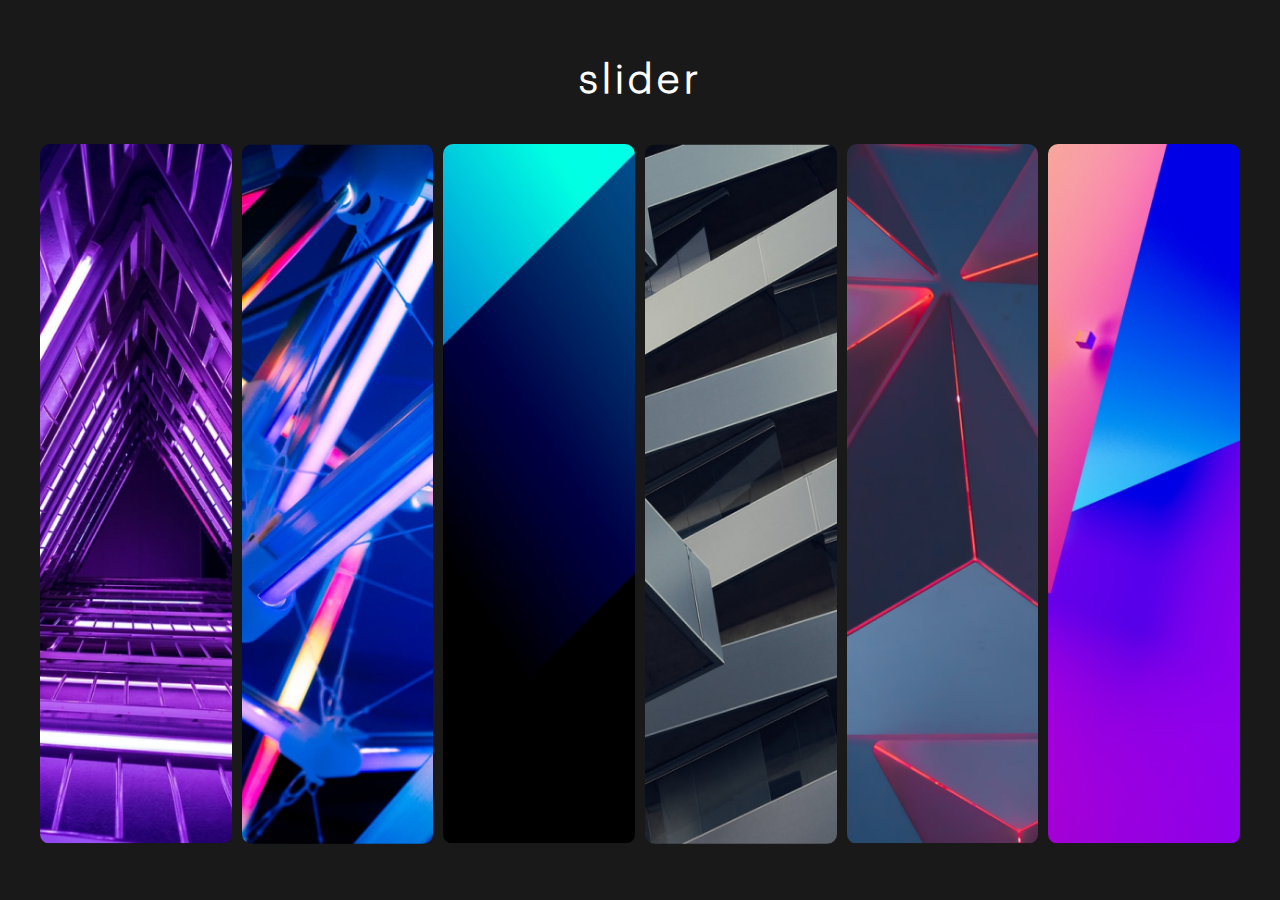
==== slider/index.html @ 6f6d7fd5 "made a slider" ====
<!DOCTYPE html>
<html lang="en">

<head>
    <meta charset="UTF-8">
    <link rel="stylesheet" href="style.css">
    <meta name="viewport" content="width=device-width, initial-scale=1">
    <title>Document</title>
</head>

<body>
    <h1 class="title">slider</h1>

    <!-- +slider -->
    <div class="slider">
        <div class="slide">
            <img class="slide__image" src="images/design1.png" alt="image 1">
            <h2 class="slide__title">Design</h2>
        </div>
        <div class="slide">
            <img class="slide__image" src="images/design2.png" alt="image 2">
            <h2 class="slide__title">Design</h2>
        </div>
        <div class="slide">
            <img class="slide__image" src="images/design3.png" alt="image 3">
            <h2 class="slide__title">Design</h2>
        </div>
        <div class="slide">
            <img class="slide__image" src="images/design4.png" alt="image 4">
            <h2 class="slide__title">Design</h2>
        </div>
        <div class="slide">
            <img class="slide__image" src="images/design5.png" alt="image 5">
            <h2 class="slide__title">Design</h2>
        </div>
        <div class="slide">
            <img class="slide__image" src="images/design6.png" alt="image 6">
            <h2 class="slide__title">Design</h2>
        </div>
    </div>
    <!-- -slider -->

    <script src="script.js"></script>
</body>

</html>
---- slider/style.css ----
@font-face {
    font-family: Graphik;
    src: url(GraphikLCG-Light.ttf);
    font-weight: 300;
}

/* +General */
*{
    margin: 0;
    padding: 0;
    box-sizing: border-box;
    font: 300 20px/120% Graphik;
}

body{
    min-height: 100vh;
    padding: 15px;
    background-color: #191919;
    display: flex;
    flex-direction: column;
    justify-content: space-evenly;
    align-items: center;
}

.title{
    font-size: 40px;
    font-weight: 600;
    color: #fff;
    letter-spacing: 4px;
}
/* -General */

/* +slider */
.slider{
    max-width: 1200px;
    height: 700px;
    display: flex;
}

.slide{
    position: relative;
    cursor: pointer;
    margin-right: 10px;
    border-radius: 10px;
    overflow: hidden;
    flex: 1;
    transition: flex 500ms;
}

.slide:last-child{
    margin-right: 0;
}

.slide__image{
    width: 100%;
    height: 100%;
    display: block;
    object-fit: cover;
    object-position: center;
}

.slide__title{
    font-weight: 600;
    opacity: 0;
    position: absolute;
    bottom: 10px;
    left: 20px;
    color: #fff;
}

.slide.active{
    flex: 7;
}

.active .slide__title{
    opacity: 1;
    transition: opacity 500ms 300ms;
}

@media (max-width: 1200px) {
    .slider{
        max-width: 720px;
        height: 420px;
    }
}

@media (max-width: 768px) {
    .slider{
        max-width: 650px;
        height: 800px;
        flex-direction: column;
    }

    .slide{
        margin-right: 0;
        margin-bottom: 10px;
    }

    .slide:last-child{
        margin-bottom: 0;
    }
}
/* -slider */
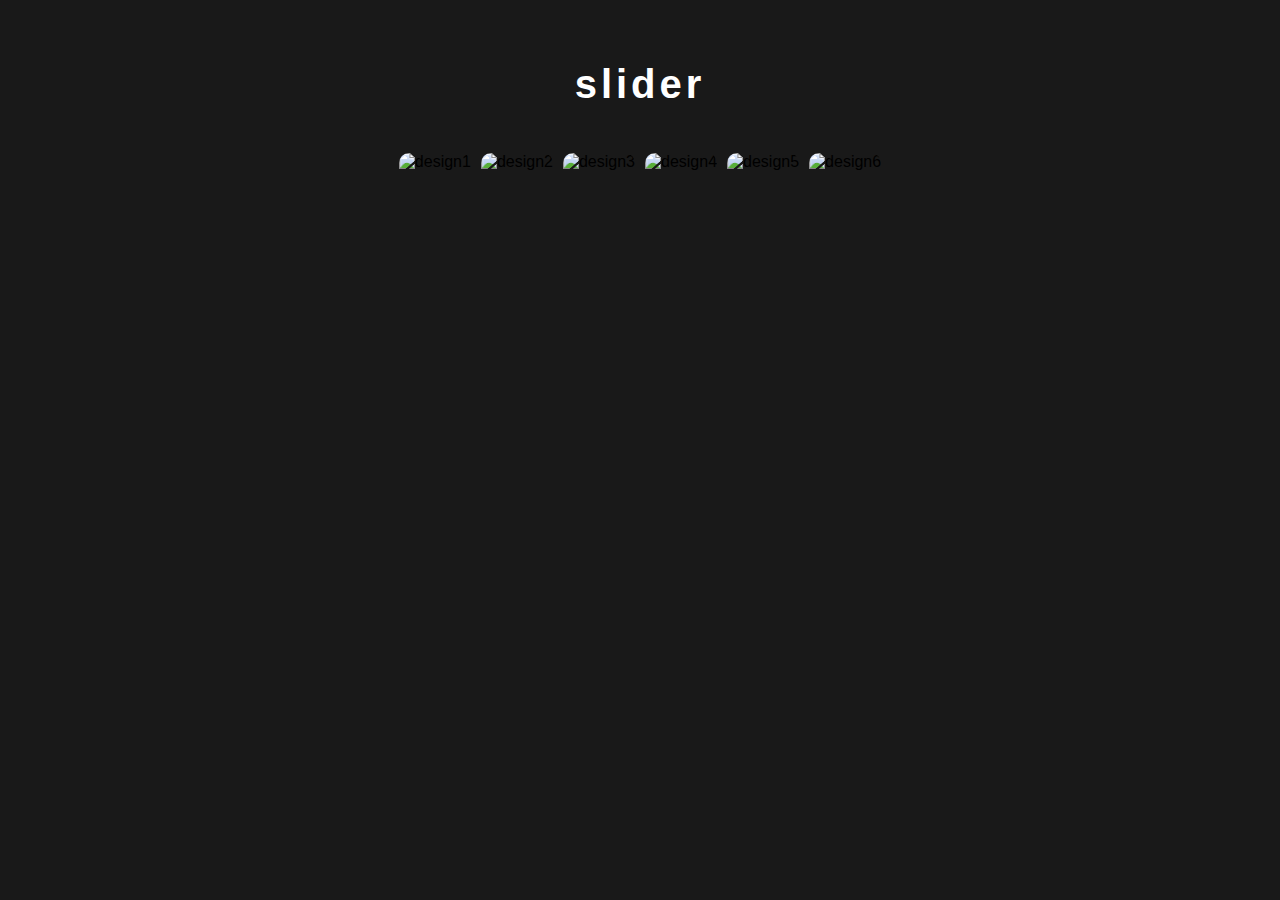
==== commit 6ff5d930: "made a slider (edits)" ====
--- a/slider/index.html
+++ b/slider/index.html
@@ -14,27 +14,27 @@
     <!-- +slider -->
     <div class="slider">
         <div class="slide">
-            <img class="slide__image" src="images/design1.png" alt="image 1">
+            <img class="slide__image" src="https://i.ibb.co/ssp95M4/design1.png" alt="design1">
             <h2 class="slide__title">Design</h2>
         </div>
         <div class="slide">
-            <img class="slide__image" src="images/design2.png" alt="image 2">
+            <img class="slide__image" src="https://i.ibb.co/1dbmWMv/design2.png" alt="design2">
             <h2 class="slide__title">Design</h2>
         </div>
         <div class="slide">
-            <img class="slide__image" src="images/design3.png" alt="image 3">
+            <img class="slide__image" src="https://i.ibb.co/h2zj1zx/design3.png" alt="design3">
             <h2 class="slide__title">Design</h2>
         </div>
         <div class="slide">
-            <img class="slide__image" src="images/design4.png" alt="image 4">
+            <img class="slide__image" src="https://i.ibb.co/N7j0ZTS/design4.png" alt="design4">
             <h2 class="slide__title">Design</h2>
         </div>
         <div class="slide">
-            <img class="slide__image" src="images/design5.png" alt="image 5">
+            <img class="slide__image" src="https://i.ibb.co/RBRDWq7/design5.png" alt="design5">
             <h2 class="slide__title">Design</h2>
         </div>
         <div class="slide">
-            <img class="slide__image" src="images/design6.png" alt="image 6">
+            <img class="slide__image" src="https://i.ibb.co/BzJHp8f/design6.png" alt="design6">
             <h2 class="slide__title">Design</h2>
         </div>
     </div>
--- a/slider/style.css
+++ b/slider/style.css
@@ -9,7 +9,8 @@
     margin: 0;
     padding: 0;
     box-sizing: border-box;
-    font: 300 20px/120% Graphik;
+    font: 300 20px/120%;
+    font-family: Arial, Helvetica, sans-serif;
 }
 
 body{
@@ -23,6 +24,7 @@
 }
 
 .title{
+    margin: 15px auto;
     font-size: 40px;
     font-weight: 600;
     color: #fff;
